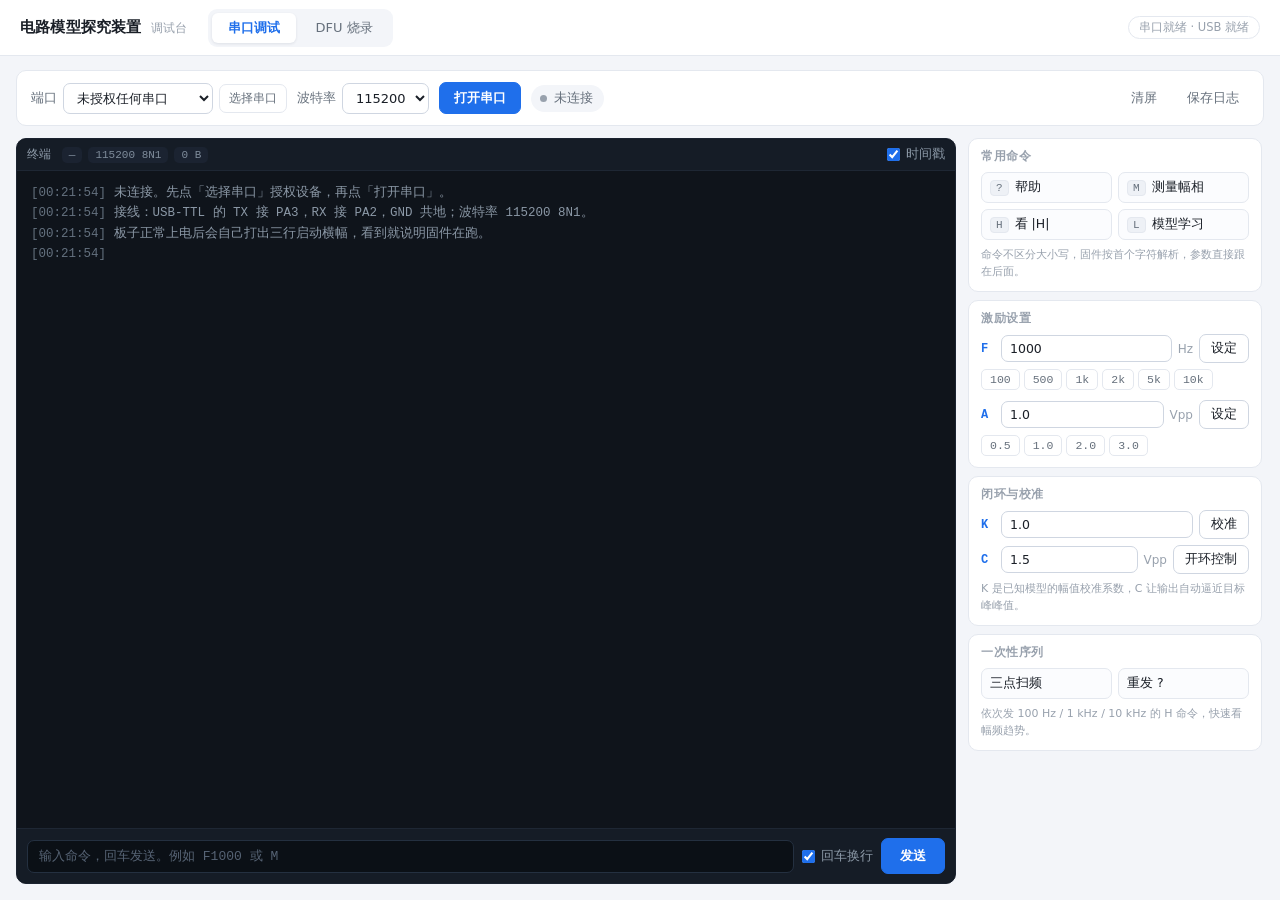
==== 工具/调试台/index.html @ d809f0ae "feat: 新增网页版调试台，串口调试与 DFU 烧录合为一个工具 工具/调试台/： - index.html + style.css + app.js，单页双标签，零依赖 - 串口走 Web Ser" ====
<!DOCTYPE html>
<html lang="zh-CN">
<head>
<meta charset="utf-8">
<meta name="viewport" content="width=device-width, initial-scale=1">
<title>电路模型探究装置 · 调试台</title>
<link rel="stylesheet" href="style.css">
</head>
<body>

<header>
  <div class="brand">
    <b>电路模型探究装置</b>
    <span>调试台</span>
  </div>

  <div class="tabs" role="tablist">
    <button class="tab active" data-tab="serial" role="tab">串口调试</button>
    <button class="tab" data-tab="flash" role="tab">DFU 烧录</button>
  </div>

  <div class="spacer"></div>
  <div class="env-badge" id="envBadge">检测浏览器能力…</div>
</header>

<main>

  <!-- ======================================================= 串口调试 -->
  <section class="panel active" id="serial">

    <div class="card toolbar">
      <div class="field">
        <label for="portSel">端口</label>
        <select id="portSel" style="min-width:150px">
          <option value="">未授权任何串口</option>
        </select>
        <button id="btnPickPort" class="icon-btn">选择串口</button>
      </div>

      <div class="field">
        <label for="baudSel">波特率</label>
        <select id="baudSel">
          <option>115200</option>
          <option>9600</option>
          <option>57600</option>
          <option>230400</option>
          <option>460800</option>
          <option>921600</option>
        </select>
      </div>

      <button id="btnOpen" class="primary">打开串口</button>
      <div class="led" id="serialLed"><i></i><span>未连接</span></div>

      <div class="spacer"></div>
      <button id="btnClear" class="ghost">清屏</button>
      <button id="btnSaveLog" class="ghost">保存日志</button>
    </div>

    <div class="work">
      <div class="term-wrap">
        <div class="term-bar">
          <span class="title">终端</span>
          <span class="chip" id="chipPort">—</span>
          <span class="chip" id="chipBaud">115200 8N1</span>
          <span class="chip" id="chipCount">0 B</span>
          <div class="spacer"></div>
          <label class="check"><input type="checkbox" id="chkTime" checked>时间戳</label>
        </div>
        <div id="term"></div>
        <div class="send-row">
          <input type="text" id="sendInput" placeholder="输入命令，回车发送。例如 F1000 或 M" autocomplete="off" spellcheck="false">
          <label class="check"><input type="checkbox" id="chkNewline" checked>回车换行</label>
          <button id="btnSend" class="primary">发送</button>
        </div>
      </div>

      <aside class="cmd-panel">

        <div class="cmd-group">
          <h3>常用命令</h3>
          <div class="cmd-grid">
            <button class="cmd-btn" data-cmd="?"><kbd>?</kbd>帮助</button>
            <button class="cmd-btn" data-cmd="M"><kbd>M</kbd>测量幅相</button>
            <button class="cmd-btn" data-cmd="H"><kbd>H</kbd>看 |H|</button>
            <button class="cmd-btn" data-cmd="L"><kbd>L</kbd>模型学习</button>
          </div>
          <p class="hint">命令不区分大小写，固件按首个字符解析，参数直接跟在后面。</p>
        </div>

        <div class="cmd-group">
          <h3>激励设置</h3>

          <div class="cmd-row">
            <label>F</label>
            <input type="number" id="inFreq" value="1000" min="1" max="20000" step="1">
            <span style="font-size:12px;color:var(--text-mute)">Hz</span>
            <button id="btnFreq">设定</button>
          </div>
          <div class="presets">
            <button class="preset" data-freq="100">100</button>
            <button class="preset" data-freq="500">500</button>
            <button class="preset" data-freq="1000">1k</button>
            <button class="preset" data-freq="2000">2k</button>
            <button class="preset" data-freq="5000">5k</button>
            <button class="preset" data-freq="10000">10k</button>
          </div>

          <div class="cmd-row" style="margin-top:10px">
            <label>A</label>
            <input type="number" id="inAmp" value="1.0" min="0.1" max="3.3" step="0.1">
            <span style="font-size:12px;color:var(--text-mute)">Vpp</span>
            <button id="btnAmp">设定</button>
          </div>
          <div class="presets">
            <button class="preset" data-amp="0.5">0.5</button>
            <button class="preset" data-amp="1.0">1.0</button>
            <button class="preset" data-amp="2.0">2.0</button>
            <button class="preset" data-amp="3.0">3.0</button>
          </div>
        </div>

        <div class="cmd-group">
          <h3>闭环与校准</h3>

          <div class="cmd-row">
            <label>K</label>
            <input type="number" id="inK" value="1.0" min="0.2" max="5" step="0.001">
            <button id="btnK">校准</button>
          </div>

          <div class="cmd-row">
            <label>C</label>
            <input type="number" id="inC" value="1.5" min="0.1" max="3.3" step="0.1">
            <span style="font-size:12px;color:var(--text-mute)">Vpp</span>
            <button id="btnC">开环控制</button>
          </div>

          <p class="hint">K 是已知模型的幅值校准系数，C 让输出自动逼近目标峰峰值。</p>
        </div>

        <div class="cmd-group">
          <h3>一次性序列</h3>
          <div class="cmd-grid">
            <button class="cmd-btn" id="btnSweep">三点扫频</button>
            <button class="cmd-btn" id="btnBanner">重发 ?</button>
          </div>
          <p class="hint">依次发 100 Hz / 1 kHz / 10 kHz 的 H 命令，快速看幅频趋势。</p>
        </div>

      </aside>
    </div>
  </section>

  <!-- ======================================================= DFU 烧录 -->
  <section class="panel" id="flash">

    <div class="grid">

      <div class="col">

        <div class="sect">
          <h3><span class="n">1</span>连接 DFU 设备</h3>
          <button id="btnUsb" class="primary" style="width:100%">连接 DFU 设备（0483:DF11）</button>
          <dl class="kv" style="margin-top:12px">
            <dt>设备</dt><dd id="usbName" class="empty">未连接</dd>
            <dt>VID:PID</dt><dd id="usbIds" class="empty">—</dd>
            <dt>bootloader</dt><dd id="usbVer" class="empty">—</dd>
            <dt>接口 / 块</dt><dd id="usbIface" class="empty">—</dd>
            <dt>状态</dt><dd id="usbState" class="empty">—</dd>
          </dl>

          <details class="steps" style="margin-top:12px">
            <summary>怎么让板子进 DFU</summary>
            <div class="body">
              <ol>
                <li>上排第 1 针（丝印 <code>BT0</code>）用杜邦线接到旁边的 <code>3V3</code></li>
                <li>插上板载 Type-C，或按一下复位键</li>
                <li>设备管理器出现 <code>STM32 BOOTLOADER</code> 即成功</li>
                <li>烧完拔掉 BOOT0 那根线，再复位，程序才跑</li>
              </ol>
              首次使用需用 Zadig 给这个设备装一次 WinUSB 驱动，见 <code>工具\README.md</code>。
            </div>
          </details>
        </div>

        <div class="sect">
          <h3><span class="n">2</span>选择固件</h3>
          <div class="drop" id="dropZone">
            <b>点击选择 .hex 文件</b>
            <span>或把文件拖到这里<br>默认路径 Keil\Objects\CircuitModel.hex</span>
          </div>
          <input type="file" id="fileInput" accept=".hex,.HEX" class="hide">
          <dl class="kv" style="margin-top:12px">
            <dt>文件</dt><dd id="fileInfo" class="empty">未选择</dd>
            <dt>地址范围</dt><dd id="fileRange" class="empty">—</dd>
            <dt>数据量</dt><dd id="fileSize" class="empty">—</dd>
            <dt>分段</dt><dd id="fileSegs" class="empty">—</dd>
          </dl>
        </div>

        <div class="sect">
          <h3><span class="n">3</span>烧录</h3>
          <button id="btnFlash" class="primary" style="width:100%" disabled>开始烧录</button>
          <div class="progress" id="progWrap"><i id="progBar"></i></div>
          <div class="prog-line">
            <span id="progText">等待开始</span>
            <span id="progPct">0%</span>
          </div>
          <p class="hint" style="font-size:11.5px;color:var(--text-mute);margin:9px 0 0;line-height:1.6">
            每一块都由芯片返回状态确认，失败立即中断。烧完芯片自动复位并重新枚举。
          </p>
        </div>

      </div>

      <div class="col" style="min-height:0">

        <div class="tip" style="flex:0 0 auto">
          <span><b>两条烧录路线并存。</b>本页走浏览器原生 WebUSB，免安装；若浏览器访问不到设备（驱动被 CubeProgrammer 占用等），改用
          <code>工具\DFU烧录工具\flash.bat</code> 命令行版，或直接用 ST-Link 在 Keil 里按 F8。</span>
        </div>

        <div class="log-wrap">
          <div class="log-head">
            <span class="title">烧录日志</span>
            <div class="spacer"></div>
            <button id="btnClearLog" class="ghost">清空</button>
            <button id="btnSaveLog2" class="ghost">保存</button>
          </div>
          <div id="flog"></div>
        </div>

      </div>
    </div>
  </section>

</main>

<script src="app.js"></script>
</body>
</html>
---- 工具/调试台/style.css ----
/* 电路模型探究装置 —— 调试台样式表 */

:root {
  --bg:        #f3f5f9;
  --card:      #ffffff;
  --line:      #e4e8ef;
  --line-2:    #cfd6e1;
  --text:      #1a1f27;
  --text-dim:  #66707c;
  --text-mute: #98a1ad;
  --accent:    #1f6feb;
  --accent-2:  #1558c0;
  --accent-bg: #ebf2fe;
  --ok:        #15803d;
  --ok-bg:     #e7f6ec;
  --warn:      #a9600a;
  --warn-bg:   #fdf2e3;
  --err:       #c22f2f;
  --err-bg:    #fdecec;
  --term-bg:   #0f141b;
  --term-fg:   #ccd6e2;
  --term-dim:  #64717f;
  --term-tx:   #6ee787;
  --term-rx:   #79c0ff;
  --term-sys:  #8b98a6;
  --term-err:  #ff7b72;
  --radius:    10px;
  --mono: "Cascadia Mono", "JetBrains Mono", Consolas, "Courier New", monospace;
  --sans: "Segoe UI", "Microsoft YaHei", -apple-system, system-ui, sans-serif;
}

* { box-sizing: border-box; }

html, body {
  margin: 0;
  height: 100%;
  background: var(--bg);
  color: var(--text);
  font-family: var(--sans);
  font-size: 14px;
  -webkit-font-smoothing: antialiased;
}

body {
  display: flex;
  flex-direction: column;
  overflow: hidden;
}

/* ------------------------------------------------------------ 顶栏 */
header {
  display: flex;
  align-items: center;
  gap: 20px;
  padding: 0 20px;
  height: 56px;
  background: var(--card);
  border-bottom: 1px solid var(--line);
  flex: 0 0 auto;
}

.brand {
  display: flex;
  align-items: baseline;
  gap: 9px;
  user-select: none;
}

.brand b {
  font-size: 15px;
  font-weight: 650;
  letter-spacing: .2px;
}

.brand span {
  font-size: 11.5px;
  color: var(--text-mute);
  letter-spacing: .3px;
}

.tabs {
  display: flex;
  gap: 4px;
  background: var(--bg);
  padding: 4px;
  border-radius: 9px;
}

.tab {
  border: 0;
  background: transparent;
  padding: 6px 16px;
  font-size: 13px;
  font-family: inherit;
  color: var(--text-dim);
  border-radius: 6px;
  cursor: pointer;
  transition: all .14s ease;
  white-space: nowrap;
}

.tab:hover { color: var(--text); }

.tab.active {
  background: var(--card);
  color: var(--accent);
  font-weight: 600;
  box-shadow: 0 1px 3px rgba(16, 24, 40, .09);
}

.spacer { flex: 1 1 auto; }

.env-badge {
  font-size: 11.5px;
  color: var(--text-mute);
  border: 1px solid var(--line);
  border-radius: 20px;
  padding: 3px 10px;
  white-space: nowrap;
}

.env-badge.bad {
  color: var(--err);
  border-color: #f2c7c7;
  background: var(--err-bg);
}

/* ------------------------------------------------------------ 面板 */
main {
  flex: 1 1 auto;
  min-height: 0;
  padding: 14px 16px 16px;
  overflow: hidden;
}

.panel {
  display: none;
  height: 100%;
  min-height: 0;
}

.panel.active {
  display: flex;
  flex-direction: column;
  gap: 12px;
}

.card {
  background: var(--card);
  border: 1px solid var(--line);
  border-radius: var(--radius);
  flex: 0 0 auto;
}

/* ------------------------------------------------------------ 控件行 */
.toolbar {
  display: flex;
  align-items: center;
  gap: 10px;
  padding: 11px 14px;
  flex-wrap: wrap;
}

.field {
  display: flex;
  align-items: center;
  gap: 6px;
}

.field > label {
  font-size: 12.5px;
  color: var(--text-dim);
  white-space: nowrap;
}

select, input[type="text"], input[type="number"] {
  font-family: inherit;
  font-size: 13px;
  color: var(--text);
  background: #fff;
  border: 1px solid var(--line-2);
  border-radius: 7px;
  padding: 6px 9px;
  outline: none;
  transition: border-color .14s, box-shadow .14s;
}

select:focus, input[type="text"]:focus, input[type="number"]:focus {
  border-color: var(--accent);
  box-shadow: 0 0 0 3px rgba(31, 111, 235, .13);
}

select { cursor: pointer; padding-right: 6px; }
select:disabled, input:disabled { background: #f7f8fa; color: var(--text-mute); cursor: not-allowed; }

button {
  font-family: inherit;
  font-size: 13px;
  padding: 6px 14px;
  border-radius: 7px;
  border: 1px solid var(--line-2);
  background: #fff;
  color: var(--text);
  cursor: pointer;
  transition: all .13s ease;
  white-space: nowrap;
}

button:hover:not(:disabled) {
  border-color: var(--line-2);
  background: #f7f9fc;
}

button:active:not(:disabled) { transform: translateY(.5px); }

button:disabled {
  opacity: .45;
  cursor: not-allowed;
}

button.primary {
  background: var(--accent);
  border-color: var(--accent);
  color: #fff;
  font-weight: 600;
}

button.primary:hover:not(:disabled) {
  background: var(--accent-2);
  border-color: var(--accent-2);
}

button.danger {
  color: var(--err);
  border-color: #efc9c9;
  background: #fff;
}

button.danger:hover:not(:disabled) { background: var(--err-bg); }

button.ghost {
  border-color: transparent;
  background: transparent;
  color: var(--text-dim);
  padding: 6px 9px;
}

button.ghost:hover:not(:disabled) { background: var(--bg); color: var(--text); }

/* 状态灯 */
.led {
  display: inline-flex;
  align-items: center;
  gap: 7px;
  font-size: 12.5px;
  color: var(--text-dim);
  padding: 5px 11px 5px 9px;
  border-radius: 20px;
  background: var(--bg);
  white-space: nowrap;
}

.led i {
  width: 7px;
  height: 7px;
  border-radius: 50%;
  background: var(--text-mute);
  display: block;
  transition: background .2s, box-shadow .2s;
}

.led.on i    { background: #22c55e; box-shadow: 0 0 0 3px rgba(34, 197, 94, .18); }
.led.busy i  { background: #f59e0b; box-shadow: 0 0 0 3px rgba(245, 158, 11, .18); animation: pulse 1.1s infinite; }
.led.err i   { background: #ef4444; box-shadow: 0 0 0 3px rgba(239, 68, 68, .18); }

@keyframes pulse {
  0%, 100% { opacity: 1; }
  50%      { opacity: .35; }
}

/* ------------------------------------------------------------ 串口布局 */
#serial .work {
  flex: 1 1 auto;
  min-height: 0;
  display: grid;
  grid-template-columns: minmax(0, 1fr) 296px;
  gap: 12px;
}

.term-wrap {
  display: flex;
  flex-direction: column;
  min-height: 0;
  background: var(--term-bg);
  border-radius: var(--radius);
  overflow: hidden;
  border: 1px solid #1b2330;
}

.term-bar {
  display: flex;
  align-items: center;
  gap: 6px;
  padding: 7px 10px;
  background: #151c26;
  border-bottom: 1px solid #1e2734;
  flex: 0 0 auto;
}

.term-bar .title {
  font-size: 11.5px;
  color: #8b98a6;
  letter-spacing: .4px;
  text-transform: uppercase;
  margin-right: 4px;
}

.term-bar .chip {
  font-family: var(--mono);
  font-size: 11px;
  color: #7f8c9b;
  background: #1b2331;
  border-radius: 5px;
  padding: 2px 7px;
}

.term-bar button {
  background: transparent;
  border-color: transparent;
  color: #8b98a6;
  font-size: 12px;
  padding: 3px 8px;
}

.term-bar button:hover:not(:disabled) {
  background: #1e2734;
  color: #cfd8e3;
}

#term {
  flex: 1 1 auto;
  min-height: 0;
  overflow-y: auto;
  padding: 12px 14px;
  font-family: var(--mono);
  font-size: 12.5px;
  line-height: 1.62;
  color: var(--term-fg);
  white-space: pre-wrap;
  word-break: break-word;
}

#term .l { display: block; }
#term .ts { color: var(--term-dim); user-select: none; }
#term .sys { color: var(--term-sys); }
#term .tx  { color: var(--term-tx); }
#term .rx  { color: var(--term-rx); }
#term .err { color: var(--term-err); }

#term::-webkit-scrollbar { width: 10px; }
#term::-webkit-scrollbar-track { background: transparent; }
#term::-webkit-scrollbar-thumb { background: #2a3444; border-radius: 6px; border: 2px solid var(--term-bg); }
#term::-webkit-scrollbar-thumb:hover { background: #3a4759; }

/* 发送行 */
.send-row {
  display: flex;
  gap: 8px;
  padding: 9px 10px;
  background: #151c26;
  border-top: 1px solid #1e2734;
  align-items: center;
  flex: 0 0 auto;
}

.send-row input[type="text"] {
  flex: 1 1 auto;
  background: #0b1016;
  border-color: #243040;
  color: #dbe4ef;
  font-family: var(--mono);
  font-size: 13px;
  padding: 8px 11px;
}

.send-row input[type="text"]:focus {
  border-color: #2f5d9e;
  box-shadow: 0 0 0 3px rgba(47, 93, 158, .18);
}

.send-row input[type="text"]::placeholder { color: #566374; }

.send-row button.primary { padding: 8px 18px; }

.check {
  display: inline-flex;
  align-items: center;
  gap: 6px;
  font-size: 12.5px;
  color: #8b98a6;
  cursor: pointer;
  user-select: none;
  white-space: nowrap;
}

.check input { accent-color: var(--accent); cursor: pointer; margin: 0; }

/* ------------------------------------------------------------ 命令面板 */
.cmd-panel {
  display: flex;
  flex-direction: column;
  gap: 8px;
  min-height: 0;
  overflow-y: auto;
  padding: 0 2px 4px 0;
}

.cmd-panel::-webkit-scrollbar { width: 8px; }
.cmd-panel::-webkit-scrollbar-thumb { background: var(--line-2); border-radius: 5px; }

.cmd-group {
  background: var(--card);
  border: 1px solid var(--line);
  border-radius: var(--radius);
  padding: 10px 12px 11px;
}

.cmd-group h3 {
  margin: 0 0 8px;
  font-size: 11.5px;
  font-weight: 600;
  letter-spacing: .6px;
  text-transform: uppercase;
  color: var(--text-mute);
}

.cmd-group .hint {
  font-size: 11px;
  color: var(--text-mute);
  line-height: 1.5;
  margin: 7px 0 0;
}

.cmd-grid {
  display: grid;
  grid-template-columns: 1fr 1fr;
  gap: 6px;
}

.cmd-btn {
  display: flex;
  align-items: center;
  gap: 6px;
  padding: 6px 8px;
  font-size: 12.5px;
  text-align: left;
  border-radius: 7px;
  border: 1px solid var(--line);
  background: #fbfcfe;
}

.cmd-btn:hover:not(:disabled) { background: var(--accent-bg); border-color: #c3d9fb; }

.cmd-btn kbd {
  font-family: var(--mono);
  font-size: 11px;
  background: #eef1f6;
  border: 1px solid var(--line);
  border-radius: 4px;
  padding: 1px 5px;
  color: var(--text-dim);
  flex: 0 0 auto;
}

.cmd-row {
  display: flex;
  gap: 6px;
  align-items: center;
  margin-top: 6px;
}

.cmd-row label {
  font-family: var(--mono);
  font-size: 12px;
  color: var(--accent);
  font-weight: 600;
  width: 14px;
  flex: 0 0 auto;
}

.cmd-row input { flex: 1 1 auto; min-width: 0; padding: 5px 8px; font-size: 12.5px; }
.cmd-row button { padding: 5px 11px; font-size: 12.5px; }

.presets {
  display: flex;
  flex-wrap: wrap;
  gap: 4px;
  margin-top: 6px;
}

.preset {
  font-family: var(--mono);
  font-size: 11.5px;
  padding: 3px 8px;
  border-radius: 5px;
  border: 1px solid var(--line);
  background: #fff;
  color: var(--text-dim);
}

.preset:hover:not(:disabled) { background: var(--accent-bg); border-color: #c3d9fb; color: var(--accent); }

/* ------------------------------------------------------------ 烧录页 */
#flash .grid {
  flex: 1 1 auto;
  min-height: 0;
  display: grid;
  grid-template-columns: 372px minmax(0, 1fr);
  gap: 12px;
}

.col {
  display: flex;
  flex-direction: column;
  gap: 12px;
  min-height: 0;
}

.sect {
  background: var(--card);
  border: 1px solid var(--line);
  border-radius: var(--radius);
  padding: 14px 15px;
}

.sect h3 {
  margin: 0 0 11px;
  font-size: 11.5px;
  font-weight: 600;
  letter-spacing: .6px;
  text-transform: uppercase;
  color: var(--text-mute);
  display: flex;
  align-items: center;
  gap: 8px;
}

.sect h3 .n {
  width: 17px;
  height: 17px;
  border-radius: 50%;
  background: var(--bg);
  color: var(--text-dim);
  font-size: 10.5px;
  display: inline-flex;
  align-items: center;
  justify-content: center;
  font-family: var(--mono);
  letter-spacing: 0;
}

.kv {
  display: grid;
  grid-template-columns: 88px minmax(0, 1fr);
  gap: 6px 10px;
  font-size: 12.5px;
  margin: 0;
}

.kv dt { color: var(--text-mute); }
.kv dd {
  margin: 0;
  font-family: var(--mono);
  font-size: 12px;
  color: var(--text);
  word-break: break-all;
}

.kv dd.empty { color: var(--text-mute); font-family: var(--sans); }

/* 拖放区 */
.drop {
  border: 1.5px dashed var(--line-2);
  border-radius: 9px;
  padding: 22px 16px;
  text-align: center;
  cursor: pointer;
  transition: all .15s ease;
  background: #fcfdfe;
}

.drop:hover, .drop.over {
  border-color: var(--accent);
  background: var(--accent-bg);
}

.drop b {
  display: block;
  font-size: 13px;
  font-weight: 600;
  margin-bottom: 4px;
}

.drop span {
  font-size: 11.5px;
  color: var(--text-mute);
  line-height: 1.5;
}

.drop.has-file {
  border-style: solid;
  border-color: #bfe3cd;
  background: var(--ok-bg);
  text-align: left;
  padding: 12px 14px;
}

.drop.has-file b { color: var(--ok); font-family: var(--mono); font-size: 12.5px; }

/* 进度 */
.progress {
  height: 7px;
  background: var(--bg);
  border-radius: 4px;
  overflow: hidden;
  margin: 12px 0 8px;
}

.progress > i {
  display: block;
  height: 100%;
  width: 0;
  background: linear-gradient(90deg, #3b82f6, #1f6feb);
  border-radius: 4px;
  transition: width .18s ease;
}

.progress.done > i { background: linear-gradient(90deg, #22c55e, #15803d); }
.progress.fail > i { background: var(--err); }

.prog-line {
  display: flex;
  justify-content: space-between;
  font-size: 12px;
  color: var(--text-dim);
  font-family: var(--mono);
}

/* 日志 */
.log-wrap {
  flex: 1 1 auto;
  min-height: 0;
  display: flex;
  flex-direction: column;
  background: var(--card);
  border: 1px solid var(--line);
  border-radius: var(--radius);
  overflow: hidden;
}

.log-head {
  display: flex;
  align-items: center;
  gap: 8px;
  padding: 9px 13px;
  border-bottom: 1px solid var(--line);
  flex: 0 0 auto;
}

.log-head .title {
  font-size: 11.5px;
  font-weight: 600;
  letter-spacing: .6px;
  text-transform: uppercase;
  color: var(--text-mute);
}

#flog {
  flex: 1 1 auto;
  min-height: 0;
  overflow-y: auto;
  padding: 11px 14px;
  font-family: var(--mono);
  font-size: 12px;
  line-height: 1.68;
  color: #374151;
  white-space: pre-wrap;
  word-break: break-word;
  background: #fcfdfe;
}

#flog .l { display: block; }
#flog .ts { color: var(--text-mute); user-select: none; }
#flog .ok { color: var(--ok); }
#flog .err { color: var(--err); }
#flog .warn { color: var(--warn); }
#flog .step { color: var(--accent); font-weight: 600; }
#flog .dim { color: var(--text-mute); }

#flog::-webkit-scrollbar { width: 9px; }
#flog::-webkit-scrollbar-thumb { background: var(--line-2); border-radius: 5px; border: 2px solid #fcfdfe; }

/* 提示条 */
.tip {
  display: flex;
  gap: 9px;
  padding: 10px 12px;
  border-radius: 8px;
  font-size: 12px;
  line-height: 1.62;
  background: var(--warn-bg);
  color: #7c4a08;
  border: 1px solid #f4ddba;
}

.tip b { font-weight: 600; }

.tip.info {
  background: var(--accent-bg);
  color: #14498f;
  border-color: #cadcf8;
}

.tip code {
  font-family: var(--mono);
  font-size: 11.5px;
  background: rgba(255, 255, 255, .62);
  padding: 1px 5px;
  border-radius: 4px;
}

/* 可折叠步骤 */
details.steps {
  border: 1px solid var(--line);
  border-radius: 9px;
  background: #fcfdfe;
  padding: 0;
}

details.steps summary {
  cursor: pointer;
  padding: 9px 13px;
  font-size: 12.5px;
  color: var(--text-dim);
  user-select: none;
  list-style: none;
  display: flex;
  align-items: center;
  gap: 7px;
}

details.steps summary::-webkit-details-marker { display: none; }

details.steps summary::before {
  content: "+";
  font-family: var(--mono);
  color: var(--text-mute);
  font-size: 13px;
  width: 10px;
}

details.steps[open] summary::before { content: "-"; }

details.steps .body {
  padding: 0 13px 12px 30px;
  font-size: 12px;
  line-height: 1.7;
  color: var(--text-dim);
}

details.steps ol { margin: 0; padding-left: 16px; }
details.steps li { margin-bottom: 4px; }
details.steps code {
  font-family: var(--mono);
  font-size: 11.5px;
  background: var(--bg);
  padding: 1px 5px;
  border-radius: 4px;
  color: var(--text);
}

/* 顶部小按钮 */
.icon-btn {
  padding: 5px 9px;
  font-size: 12px;
  color: var(--text-dim);
  border-color: var(--line);
}

/* 隐藏 */
.hide { display: none !important; }

/* 窄屏 */
@media (max-width: 1080px) {
  #serial .work { grid-template-columns: minmax(0, 1fr) 250px; }
  #flash .grid  { grid-template-columns: 320px minmax(0, 1fr); }
}
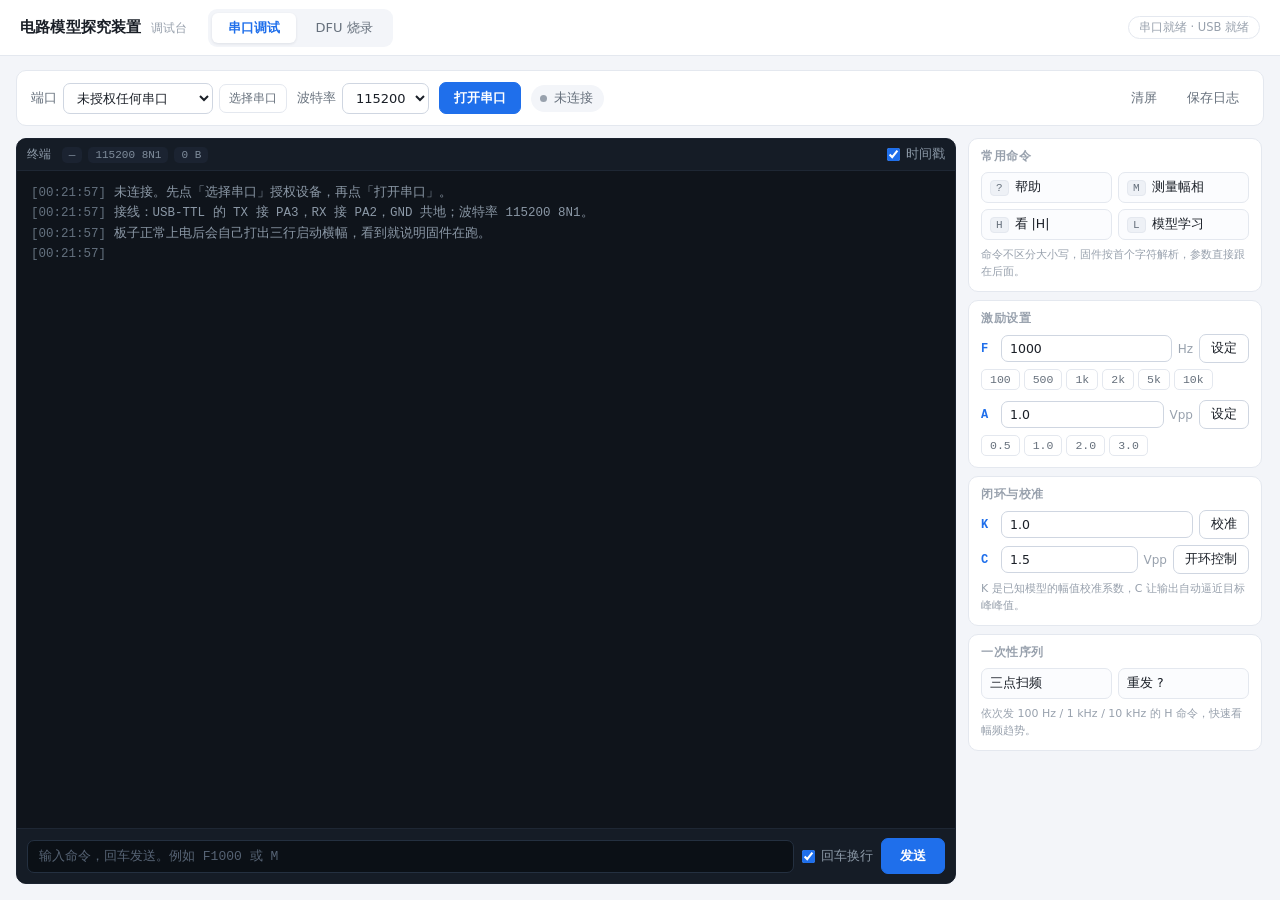
==== commit 60a4ecc1: "refactor: 删除命令行版 DFU 烧录工具，烧录统一走网页版调试台 网页版 WebUSB 已在真板实测通过：18,752 字节 / 2.0 秒 / 9.2 KB/s， 擦 2 个扇区，每块由芯" ====
--- a/工具/调试台/index.html
+++ b/工具/调试台/index.html
@@ -217,8 +217,8 @@
       <div class="col" style="min-height:0">
 
         <div class="tip" style="flex:0 0 auto">
-          <span><b>两条烧录路线并存。</b>本页走浏览器原生 WebUSB，免安装；若浏览器访问不到设备（驱动被 CubeProgrammer 占用等），改用
-          <code>工具\DFU烧录工具\flash.bat</code> 命令行版，或直接用 ST-Link 在 Keil 里按 F8。</span>
+          <span><b>本页走浏览器原生 WebUSB，免安装。</b>若浏览器访问不到设备（驱动不是 WinUSB，或被 CubeProgrammer 占用），
+          按 <code>工具\README.md</code> 重装一次 WinUSB，或改用 ST-Link 在 Keil 里按 F8。</span>
         </div>
 
         <div class="log-wrap">
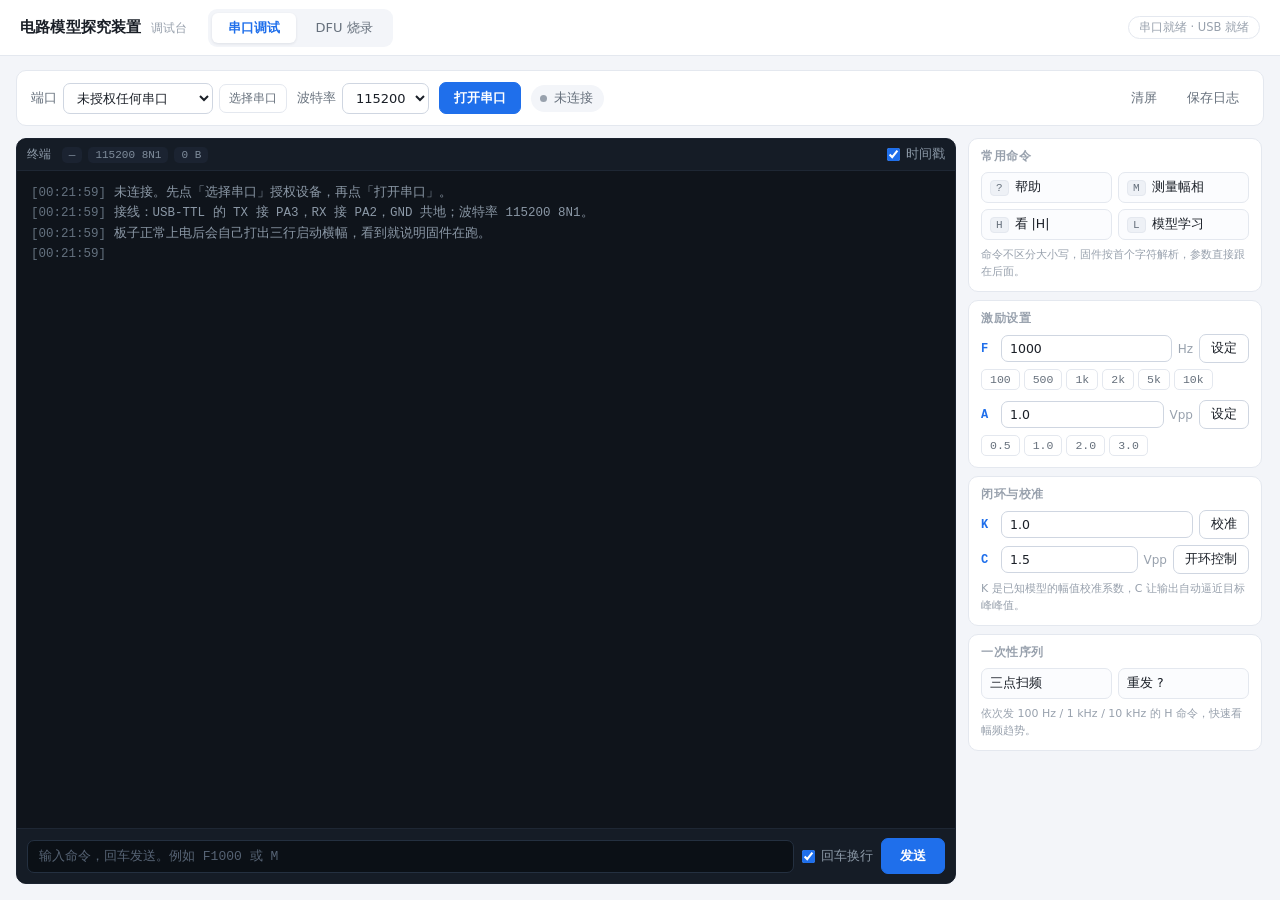
==== commit 45061a13: "fix: 串口中文夹 ◆ 方块，改用流式 UTF-8 解码 根因：read() 每返回一块字节就新建 TextDecoder。一个汉字占三字节，被串口 分包切在两块之间时，后半截就是非法序列，浏览器用" ====
--- a/工具/调试台/index.html
+++ b/工具/调试台/index.html
@@ -4,7 +4,7 @@
 <meta charset="utf-8">
 <meta name="viewport" content="width=device-width, initial-scale=1">
 <title>电路模型探究装置 · 调试台</title>
-<link rel="stylesheet" href="style.css">
+<link rel="stylesheet" href="style.css?v=20261031b">
 </head>
 <body>
 
@@ -237,6 +237,6 @@
 
 </main>
 
-<script src="app.js"></script>
+<script src="app.js?v=20261031b"></script>
 </body>
 </html>
